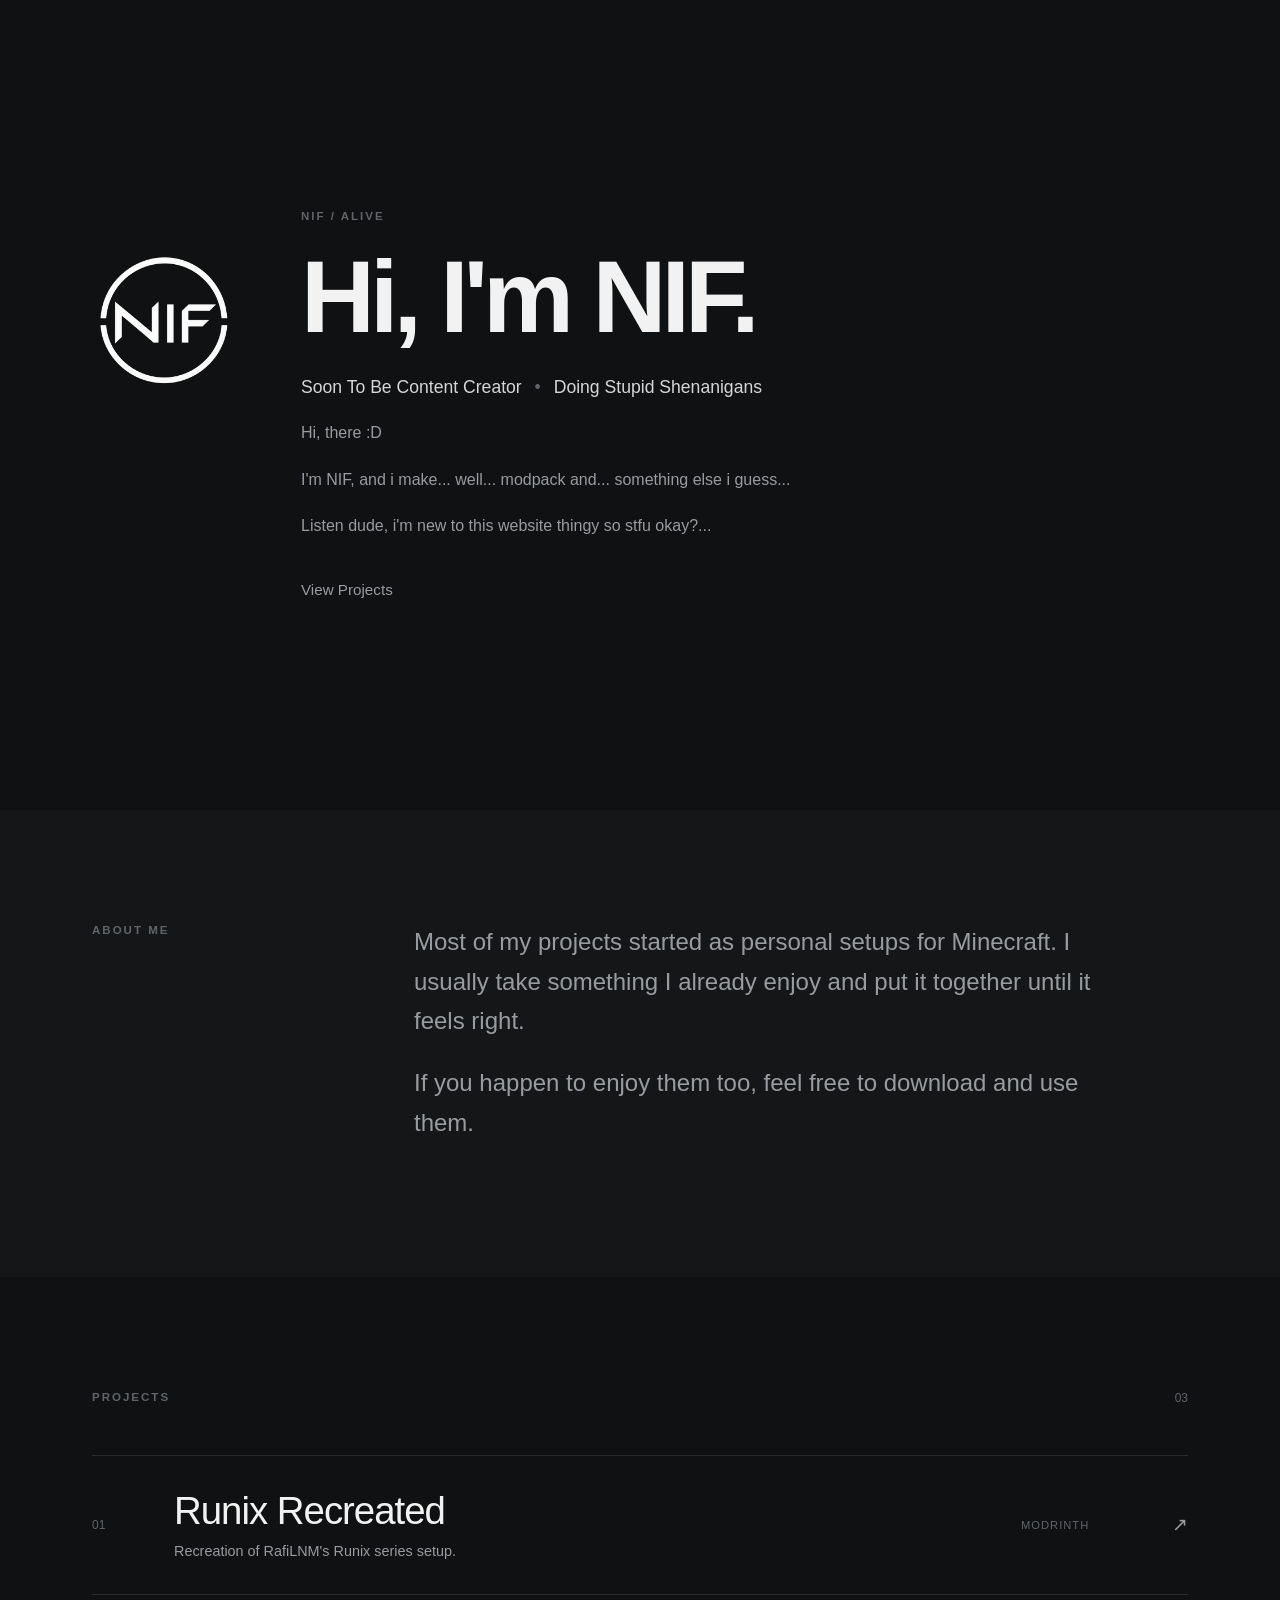
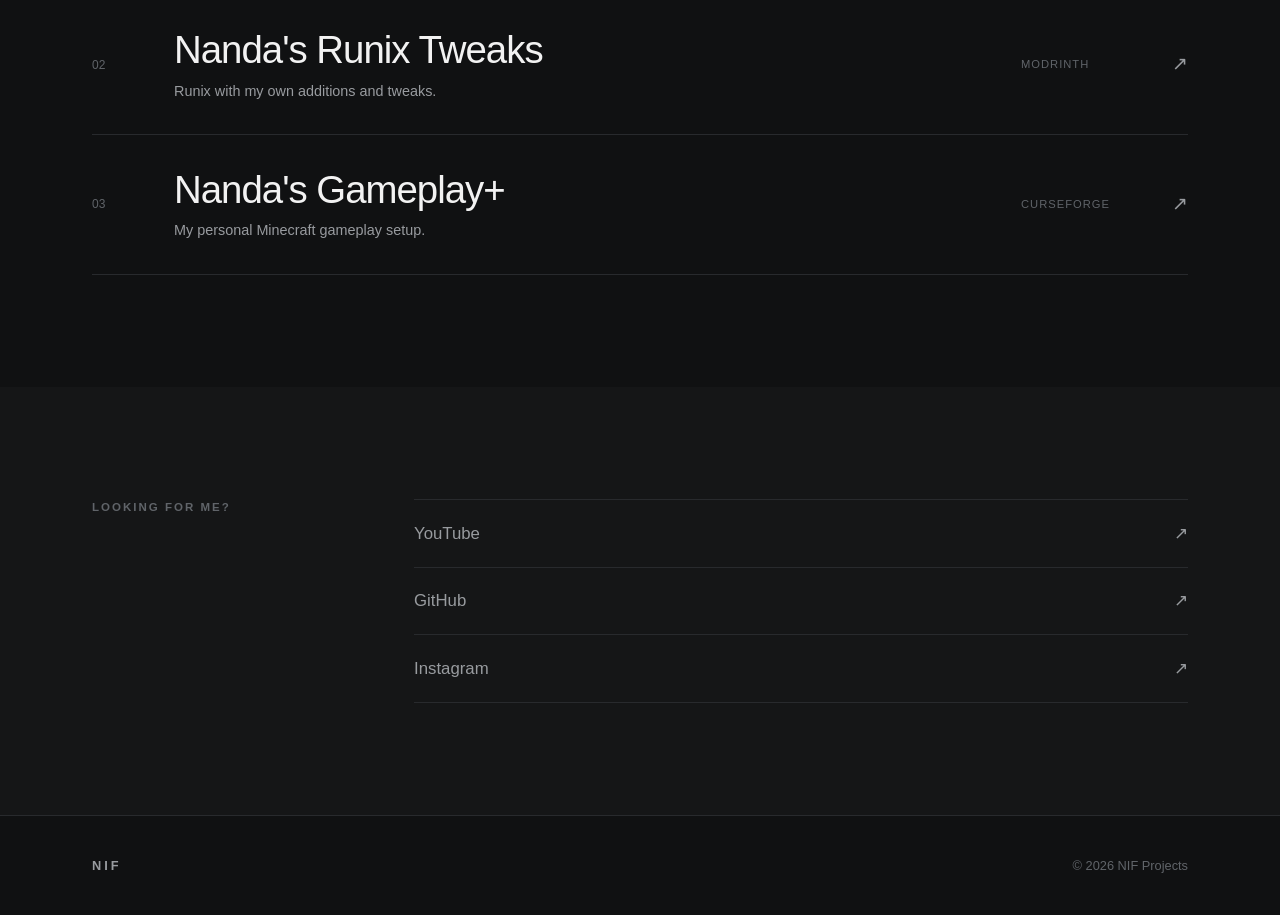
==== index.html @ 55efea1e "Rename TheNIF.html to index.html" ====
<!doctype html>
<html lang="en">
  <head>
    <meta charset="utf-8" />
    <meta name="viewport" content="width=device-width, initial-scale=1" />

    <link href="https://cdn.jsdelivr.net/npm/bootstrap@5.0.2/dist/css/bootstrap.min.css" rel="stylesheet" />
    <link rel="stylesheet" href="NIF-2.css" />

    <title>NIF | Ikki</title>
  </head>

  <body>
    <main>
      <!-- HERO | START -->
      <section class="hero">
        <div class="container">
          <div class="hero-content">
            <img src="NIF.png" alt="NIF" class="hero-logo" />

            <div class="hero-text">
              <p class="eyebrow">NIF / ALIVE</p>

              <h1>Hi, I'm NIF.</h1>

              <p class="hero-role">
                Soon To Be Content Creator
                <span>•</span>
                Doing Stupid Shenanigans
              </p>

              <p class="hero-description">Hi, there :D</p>
              <p class="hero-description">I'm NIF, and i make... well... modpack and... something else i guess...</p>
              <p class="hero-description">Listen dude, i'm new to this website thingy so stfu okay?...</p>

              <div class="hero-actions">
                <a href="#projects" class="secondary-link"> View Projects </a>
              </div>
            </div>
          </div>
        </div>
      </section>
      <!-- HERO | END -->

      <!-- ABOUT | START -->
      <section class="about">
        <div class="container">
          <div class="simple-grid">
            <div>
              <p class="section-label">ABOUT ME</p>
            </div>

            <div class="about-text">
              <p>Most of my projects started as personal setups for Minecraft. I usually take something I already enjoy and put it together until it feels right.</p>

              <p>If you happen to enjoy them too, feel free to download and use them.</p>
            </div>
          </div>
        </div>
      </section>
      <!-- ABOUT | END -->

      <!-- PROJECTS | START -->
      <section id="projects" class="projects">
        <div class="container">
          <div class="section-top">
            <p class="section-label">PROJECTS</p>

            <p class="section-count">03</p>
          </div>

          <div class="project-list">
            <a href="https://modrinth.com/modpack/lnmrunix" target="_blank" rel="noopener noreferre" class="project-item">
              <div class="project-number">01</div>

              <div class="project-info">
                <h2>Runix Recreated</h2>

                <p>Recreation of RafiLNM's Runix series setup.</p>
              </div>

              <div class="project-type">MODRINTH</div>

              <div class="project-arrow">↗</div>
            </a>

            <a href="#" class="project-item">
              <div class="project-number">02</div>

              <div class="project-info">
                <h2>Nanda's Runix Tweaks</h2>

                <p>Runix with my own additions and tweaks.</p>
              </div>

              <div class="project-type">MODRINTH</div>

              <div class="project-arrow">↗</div>
            </a>

            <a href="https://www.curseforge.com/minecraft/modpacks/ngplus" target="_blank" rel="noopener noreferre" class="project-item">
              <div class="project-number">03</div>

              <div class="project-info">
                <h2>Nanda's Gameplay+</h2>

                <p>My personal Minecraft gameplay setup.</p>
              </div>

              <div class="project-type">CURSEFORGE</div>

              <div class="project-arrow">↗</div>
            </a>
          </div>
        </div>
      </section>
      <!-- PROJECTS | END -->

      <!-- SOCIALS | START -->
      <section id="socials" class="socials">
        <div class="container">
          <div class="simple-grid">
            <div>
              <p class="section-label">LOOKING FOR ME?</p>
            </div>

            <div class="social-list">
              <a href="https://www.youtube.com/@notIkki" target="_blank" rel="noopener noreferre">
                YouTube
                <span>↗</span>
              </a>

              <a href="https://github.com/SimplIkkity" target="_blank" rel="noopener noreferre">
                GitHub
                <span>↗</span>
              </a>

              <a href="https://www.instagram.com/simpleikki/" target="_blank" rel="noopener noreferre">
                Instagram
                <span>↗</span>
              </a>
            </div>
          </div>
        </div>
      </section>
      <!-- SOCIALS | END -->
    </main>

    <!-- FOOTER | START -->
    <footer>
      <div class="container">
        <div class="footer-content">
          <span class="footer-logo"> NIF </span>

          <span> © 2026 NIF Projects </span>
        </div>
      </div>
    </footer>
    <!-- FOOTER | END -->

    <script src="https://cdn.jsdelivr.net/npm/bootstrap@5.0.2/dist/js/bootstrap.bundle.min.js"></script>
  </body>
</html>
---- NIF-2.css ----
/* =========================
   ROOT
========================= */

:root {
  --background: #101112;
  --background-light: #151617;

  --text: #f2f2f2;
  --text-secondary: #989b9f;
  --text-muted: #606469;

  --border: #282a2d;
}

/* =========================
   GENERAL
========================= */

html {
  scroll-behavior: smooth;
}

body {
  margin: 0;

  background-color: var(--background);
  color: var(--text);

  font-family:
    Inter,
    -apple-system,
    BlinkMacSystemFont,
    "Segoe UI",
    sans-serif;
}

a {
  color: inherit;
}

.container {
  max-width: 1120px;
}

/* =========================
   HERO
========================= */

.hero {
  min-height: 90vh;

  display: flex;
  align-items: center;

  padding: 6rem 0;
}

.hero-content {
  display: flex;

  align-items: flex-start;

  gap: 4rem;
}

/* LOGO */

.hero-logo {
  width: 145px;
  height: auto;

  flex-shrink: 0;

  margin-top: 42px;
}

/* HERO TEXT */

.hero-text {
  max-width: 720px;
}

.eyebrow,
.section-label {
  margin-bottom: 1.4rem;

  color: var(--text-muted);

  font-size: 0.72rem;
  font-weight: 600;

  letter-spacing: 2px;
}

.hero h1 {
  margin: 0;

  font-size: clamp(3.5rem, 8vw, 7rem);

  font-weight: 600;

  line-height: 0.95;

  letter-spacing: -5px;
}

.hero-role {
  margin-top: 1.8rem;
  margin-bottom: 0;

  color: #d6d6d6;

  font-size: 1.1rem;
  font-weight: 500;
}

.hero-role span {
  margin: 0 8px;

  color: var(--text-muted);
}

.hero-description {
  max-width: 520px;

  margin-top: 1.2rem;

  color: var(--text-secondary);

  font-size: 1rem;

  line-height: 1.7;
}

/* =========================
   HERO ACTIONS
========================= */

.hero-actions {
  display: flex;

  align-items: center;

  gap: 2rem;

  margin-top: 2.5rem;
}

.primary-link,
.secondary-link {
  text-decoration: none;

  font-size: 0.95rem;

  transition: 0.2s ease;
}

.primary-link {
  display: inline-flex;

  align-items: center;

  gap: 12px;

  padding-bottom: 5px;

  border-bottom: 1px solid #ffffff;
}

.primary-link span {
  transition: transform 0.2s ease;
}

.primary-link:hover {
  color: white;
}

.primary-link:hover span {
  transform: translateY(4px);
}

.secondary-link {
  color: var(--text-secondary);
}

.secondary-link:hover {
  color: white;
}

/* =========================
   SHARED SECTION
========================= */

.about,
.projects,
.socials {
  padding: 7rem 0;
}

.about,
.socials {
  background-color: var(--background-light);
}

.simple-grid {
  display: grid;

  grid-template-columns: 1fr 3fr;

  gap: 4rem;
}

/* =========================
   ABOUT
========================= */

.about-text {
  max-width: 720px;
}

.about-text p {
  margin-top: 0;
  margin-bottom: 1.4rem;

  color: var(--text-secondary);

  font-size: clamp(1.2rem, 2vw, 1.5rem);

  line-height: 1.65;
}

/* =========================
   PROJECTS
========================= */

.section-top {
  display: flex;

  align-items: center;
  justify-content: space-between;

  margin-bottom: 3rem;
}

.section-top .section-label {
  margin: 0;
}

.section-count {
  margin: 0;

  color: var(--text-muted);

  font-size: 0.75rem;
}

/* =========================
   PROJECT LIST
========================= */

.project-list {
  border-top: 1px solid var(--border);
}

.project-item {
  display: grid;

  grid-template-columns:
    50px
    minmax(0, 1fr)
    100px
    35px;

  align-items: center;

  gap: 2rem;

  padding: 2rem 0;

  border-bottom: 1px solid var(--border);

  color: var(--text);

  text-decoration: none;

  transition:
    padding-left 0.25s ease,
    color 0.2s ease;
}

.project-item:hover {
  padding-left: 10px;

  color: #ffffff;
}

.project-number {
  color: var(--text-muted);

  font-size: 0.75rem;
}

.project-info h2 {
  margin: 0;

  font-size: clamp(1.5rem, 3vw, 2.4rem);

  font-weight: 500;

  letter-spacing: -1px;
}

.project-info p {
  margin-top: 7px;
  margin-bottom: 0;

  color: var(--text-secondary);

  font-size: 0.9rem;
}

.project-type {
  color: var(--text-muted);

  font-size: 0.7rem;

  letter-spacing: 1px;
}

.project-arrow {
  color: var(--text-secondary);

  font-size: 1.2rem;

  text-align: right;

  transition: transform 0.2s ease;
}

.project-item:hover .project-arrow {
  transform: translate(3px, -3px);
}

/* =========================
   SOCIALS
========================= */

.social-list {
  display: flex;

  flex-direction: column;

  border-top: 1px solid var(--border);
}

.social-list a {
  display: flex;

  justify-content: space-between;
  align-items: center;

  padding: 1.3rem 0;

  border-bottom: 1px solid var(--border);

  color: var(--text-secondary);

  text-decoration: none;

  font-size: 1.05rem;

  transition:
    color 0.2s ease,
    padding-left 0.2s ease;
}

.social-list a:hover {
  padding-left: 7px;

  color: white;
}

/* =========================
   FOOTER
========================= */

footer {
  padding: 2.5rem 0;

  border-top: 1px solid var(--border);

  background-color: var(--background);
}

.footer-content {
  display: flex;

  align-items: center;
  justify-content: space-between;

  color: var(--text-muted);

  font-size: 0.8rem;
}

.footer-logo {
  color: var(--text-secondary);

  font-weight: 600;

  letter-spacing: 3px;
}

/* =========================
   TABLET
========================= */

@media (max-width: 900px) {
  .hero-content {
    gap: 3rem;
  }

  .hero-logo {
    width: 110px;
  }

  .simple-grid {
    grid-template-columns: 1fr 2.5fr;
  }
}

/* =========================
   MOBILE
========================= */

@media (max-width: 768px) {
  .hero {
    min-height: auto;

    padding: 5rem 0;
  }

  .hero-content {
    flex-direction: column;

    gap: 2.5rem;
  }

  .hero-logo {
    width: 95px;
  }

  .hero h1 {
    font-size: clamp(3.3rem, 15vw, 5rem);

    letter-spacing: -3px;
  }

  .hero-role {
    line-height: 1.8;
  }

  .about,
  .projects,
  .socials {
    padding: 5rem 0;
  }

  .simple-grid {
    grid-template-columns: 1fr;

    gap: 2rem;
  }

  .project-item {
    grid-template-columns:
      35px
      minmax(0, 1fr)
      30px;

    gap: 1rem;

    padding: 1.6rem 0;
  }

  .project-type {
    display: none;
  }

  .project-info p {
    padding-right: 1rem;
  }
}

/* =========================
   SMALL MOBILE
========================= */

@media (max-width: 480px) {
  .hero-actions {
    gap: 1.4rem;
  }

  .hero-logo {
    width: 80px;
  }

  .hero-description {
    font-size: 0.95rem;
  }

  .footer-content {
    flex-direction: column;

    align-items: flex-start;

    gap: 0.6rem;
  }
}
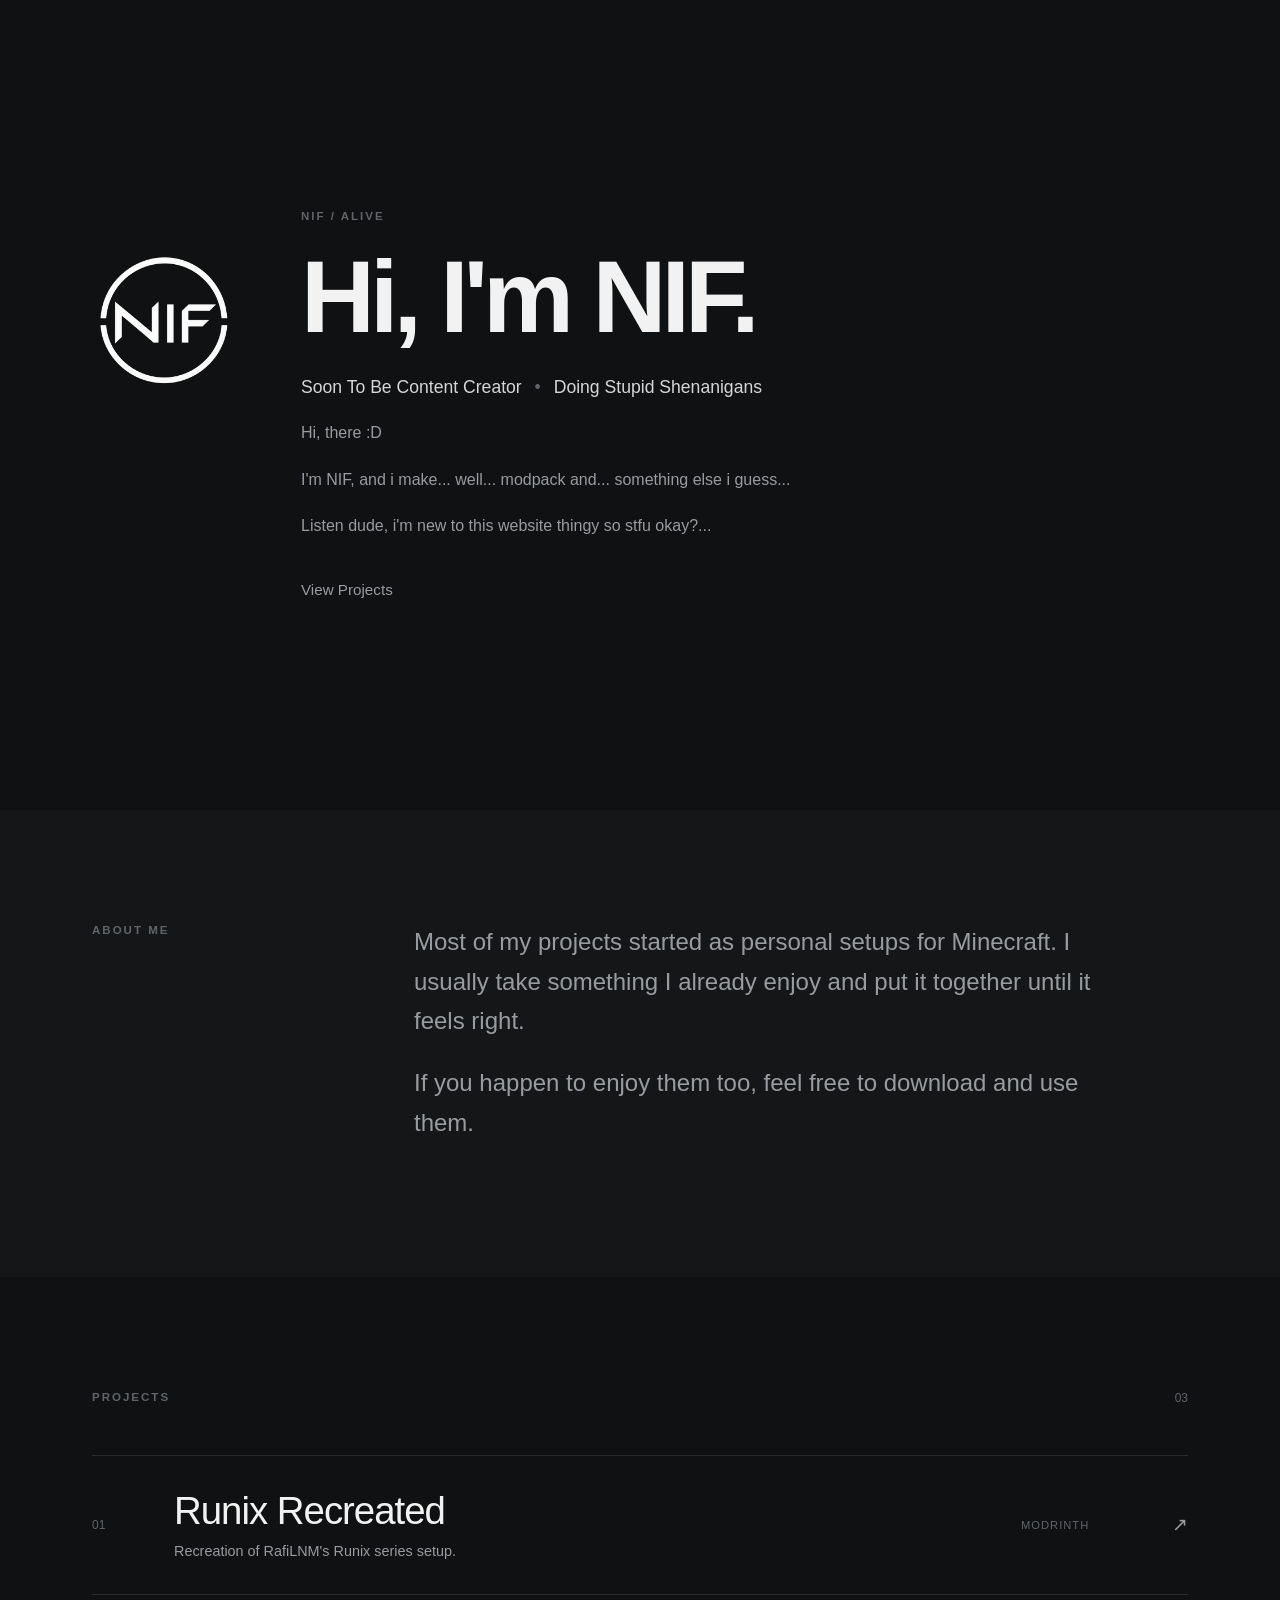
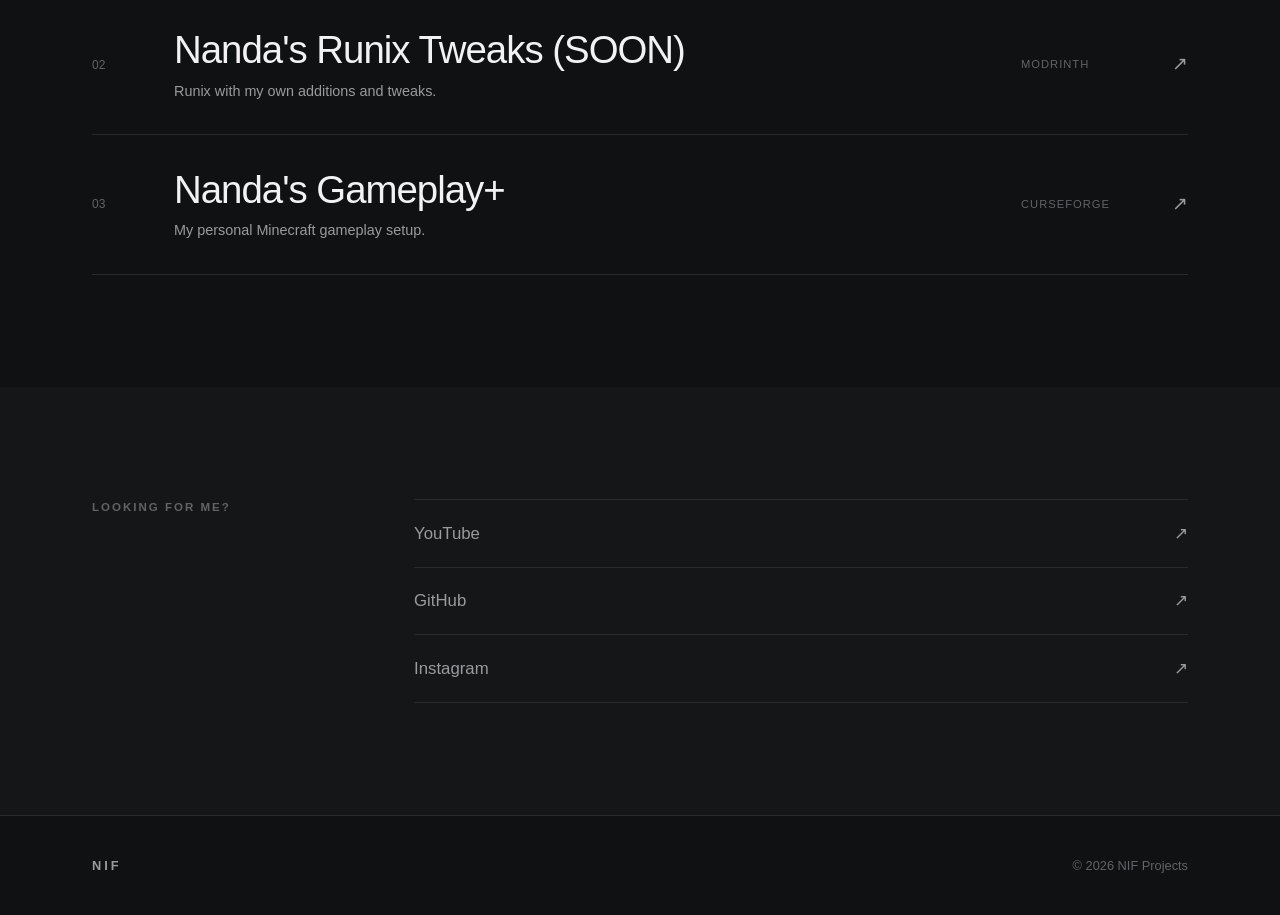
==== commit 8cddde1b: "Update index.html" ====
--- a/index.html
+++ b/index.html
@@ -88,7 +88,7 @@
               <div class="project-number">02</div>
 
               <div class="project-info">
-                <h2>Nanda's Runix Tweaks</h2>
+                <h2>Nanda's Runix Tweaks (SOON)</h2>
 
                 <p>Runix with my own additions and tweaks.</p>
               </div>
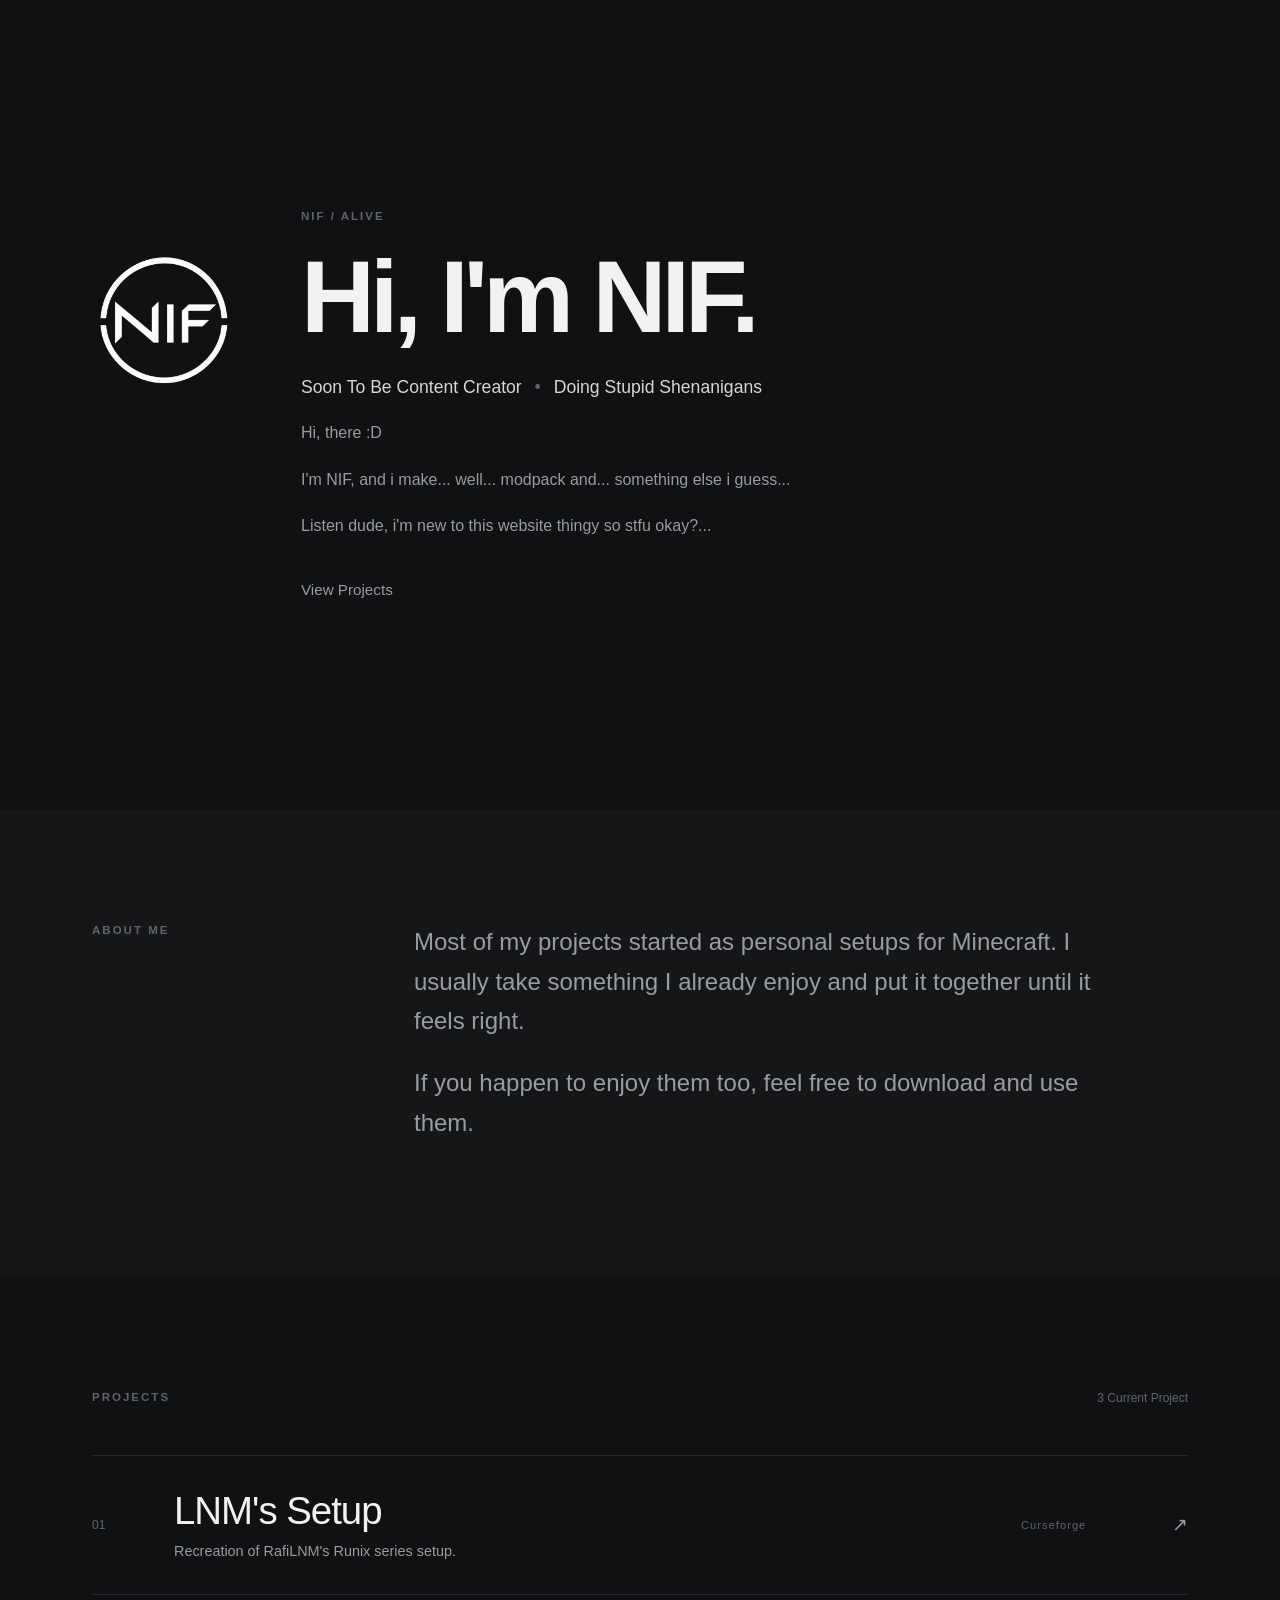
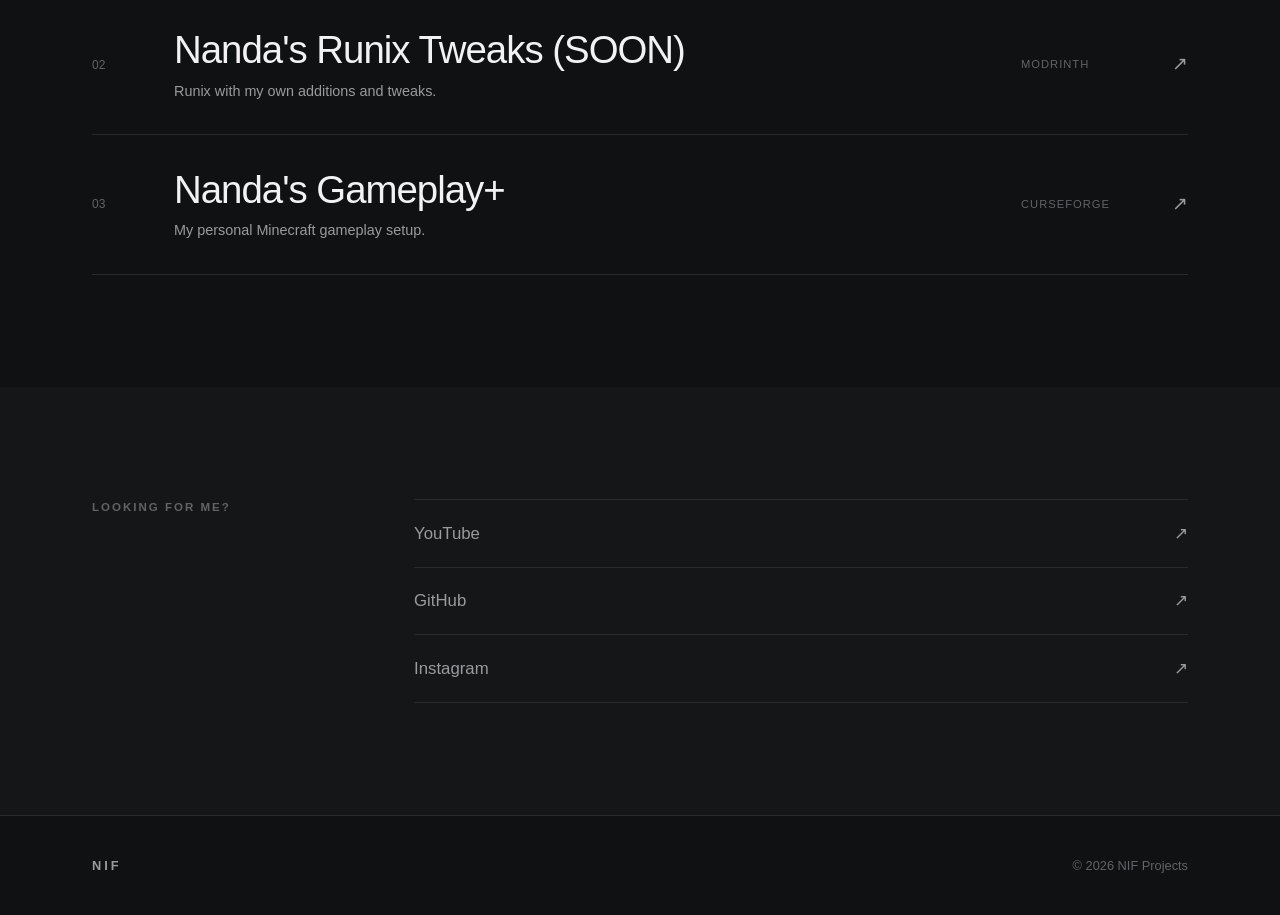
==== commit 2645d63c: "Revise project section and social links in index.html Updated project links and descriptions in the " ====
--- a/index.html
+++ b/index.html
@@ -66,20 +66,20 @@
           <div class="section-top">
             <p class="section-label">PROJECTS</p>
 
-            <p class="section-count">03</p>
+            <p class="section-count">3 Current Project</p>
           </div>
 
           <div class="project-list">
-            <a href="https://modrinth.com/modpack/lnmrunix" target="_blank" rel="noopener noreferre" class="project-item">
+            <a href="https://www.curseforge.com/minecraft/modpacks/lnm-runix-recreated" target="_blank" rel="noopener noreferre" class="project-item">
               <div class="project-number">01</div>
 
               <div class="project-info">
-                <h2>Runix Recreated</h2>
+                <h2>LNM's Setup</h2>
 
                 <p>Recreation of RafiLNM's Runix series setup.</p>
               </div>
 
-              <div class="project-type">MODRINTH</div>
+              <div class="project-type">Curseforge</div>
 
               <div class="project-arrow">↗</div>
             </a>
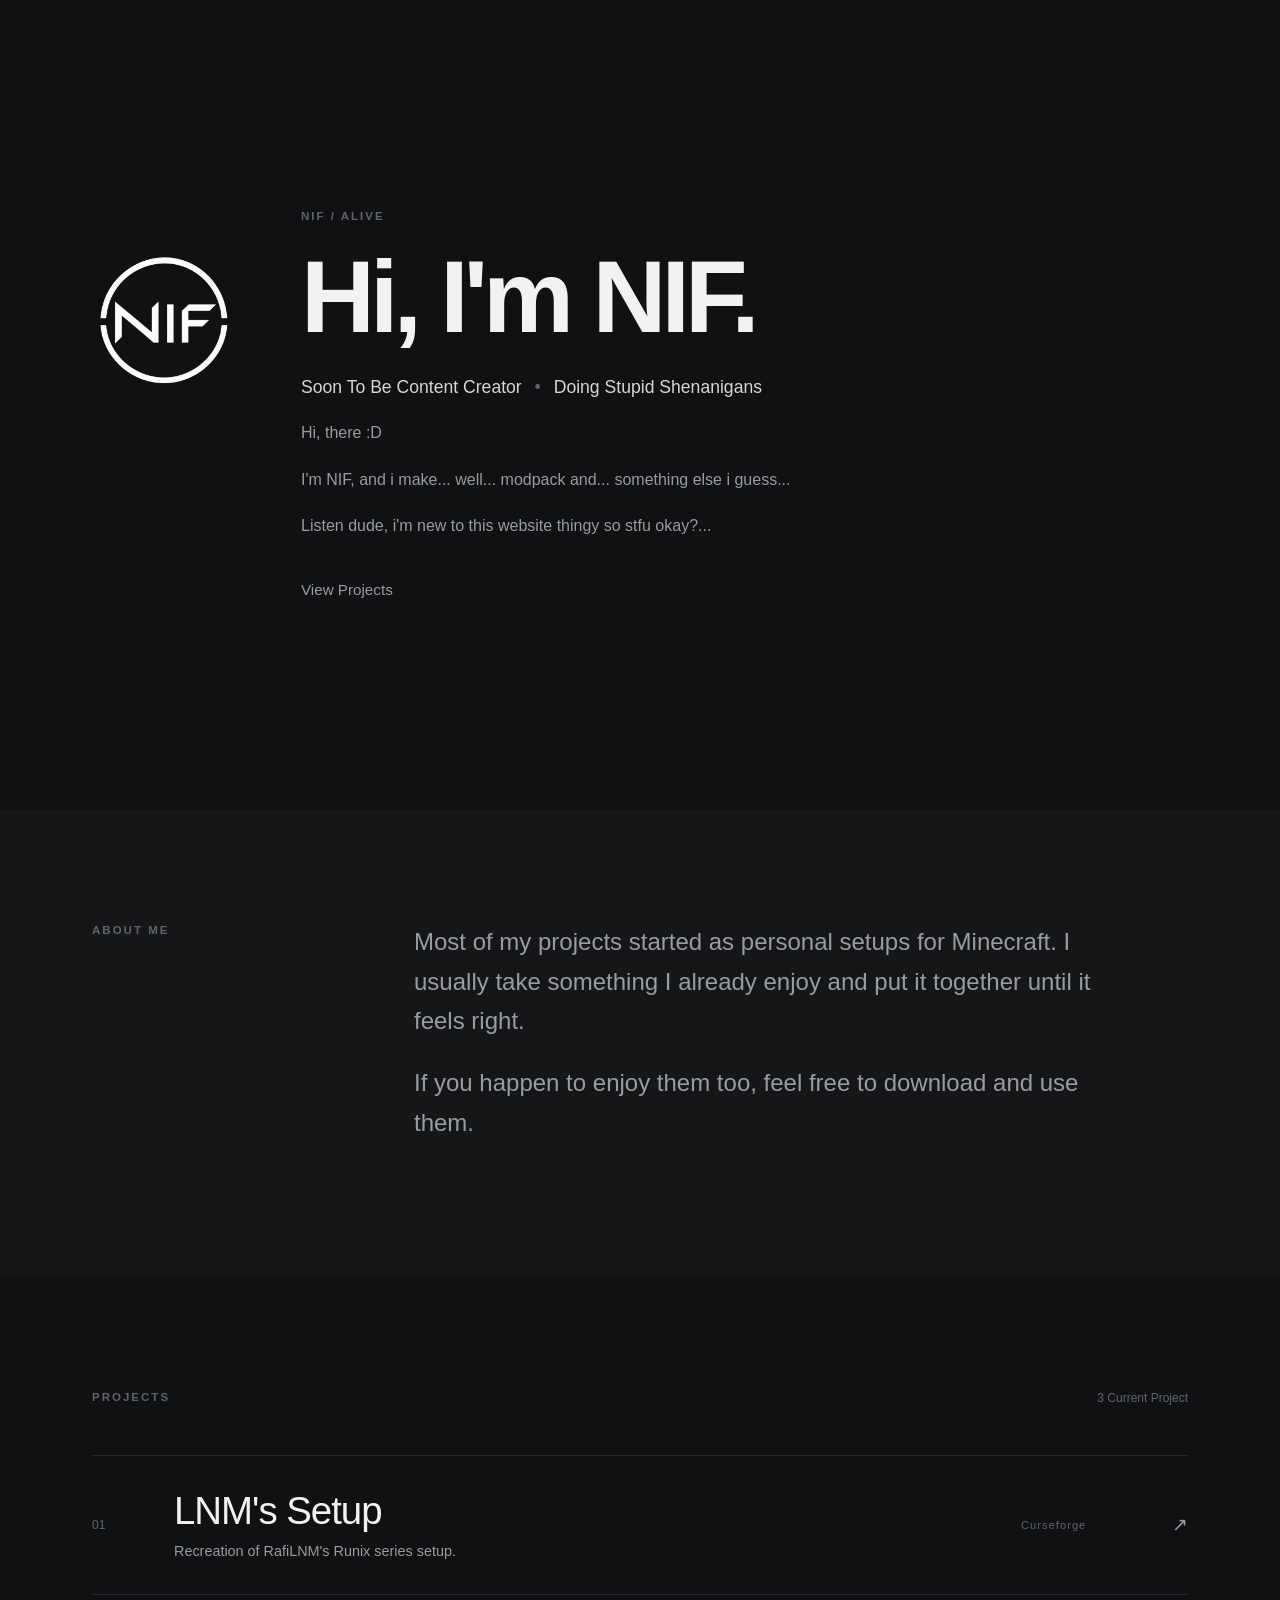
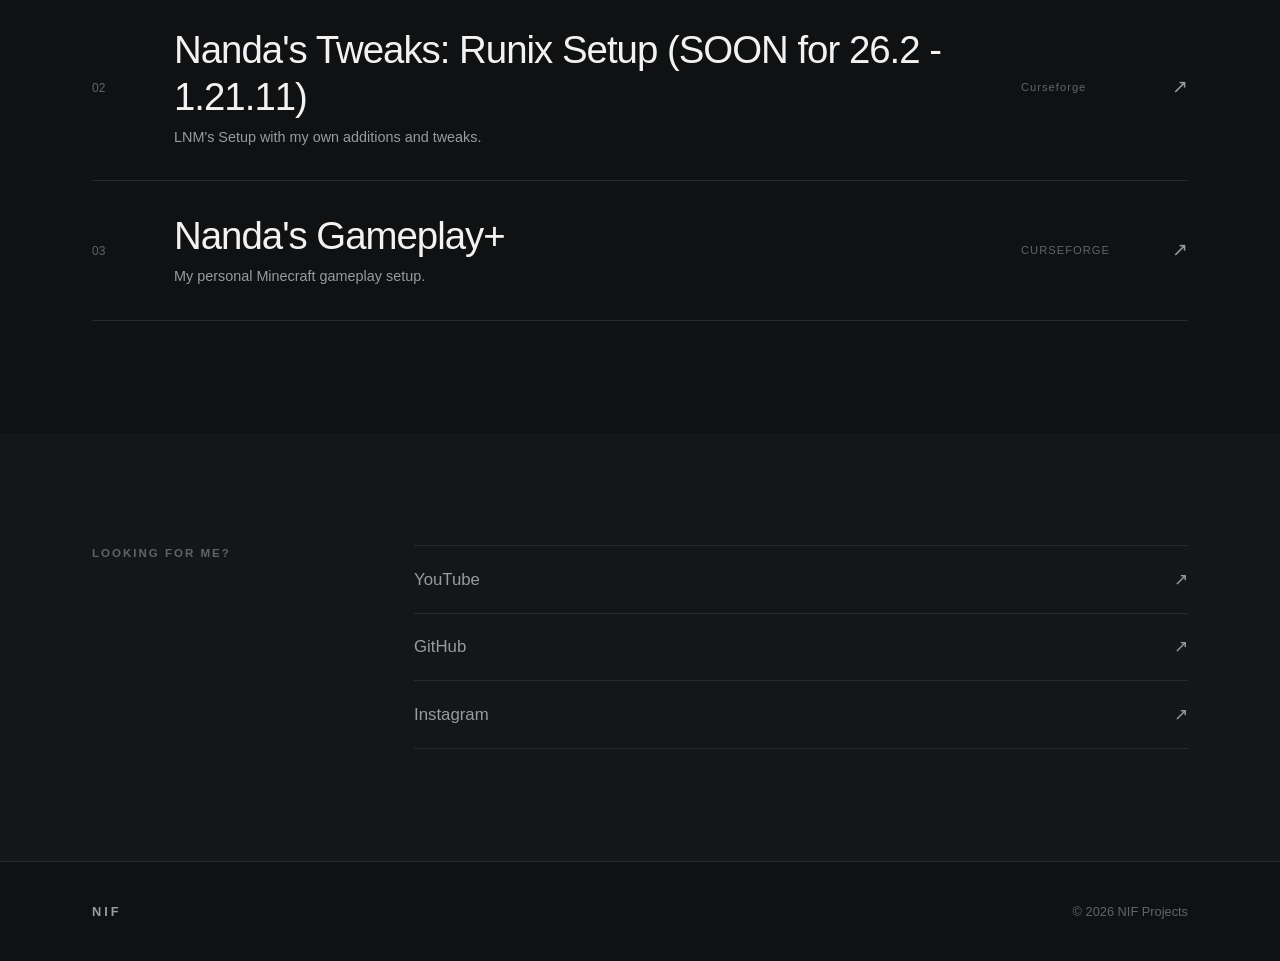
==== commit a7b61c60: "Updated Index.html" ====
--- a/index.html
+++ b/index.html
@@ -88,12 +88,12 @@
               <div class="project-number">02</div>
 
               <div class="project-info">
-                <h2>Nanda's Runix Tweaks (SOON)</h2>
+                <h2>Nanda's Tweaks: Runix Setup (SOON for 26.2 - 1.21.11)</h2>
 
-                <p>Runix with my own additions and tweaks.</p>
+                <p>LNM's Setup with my own additions and tweaks.</p>
               </div>
 
-              <div class="project-type">MODRINTH</div>
+              <div class="project-type">Curseforge</div>
 
               <div class="project-arrow">↗</div>
             </a>
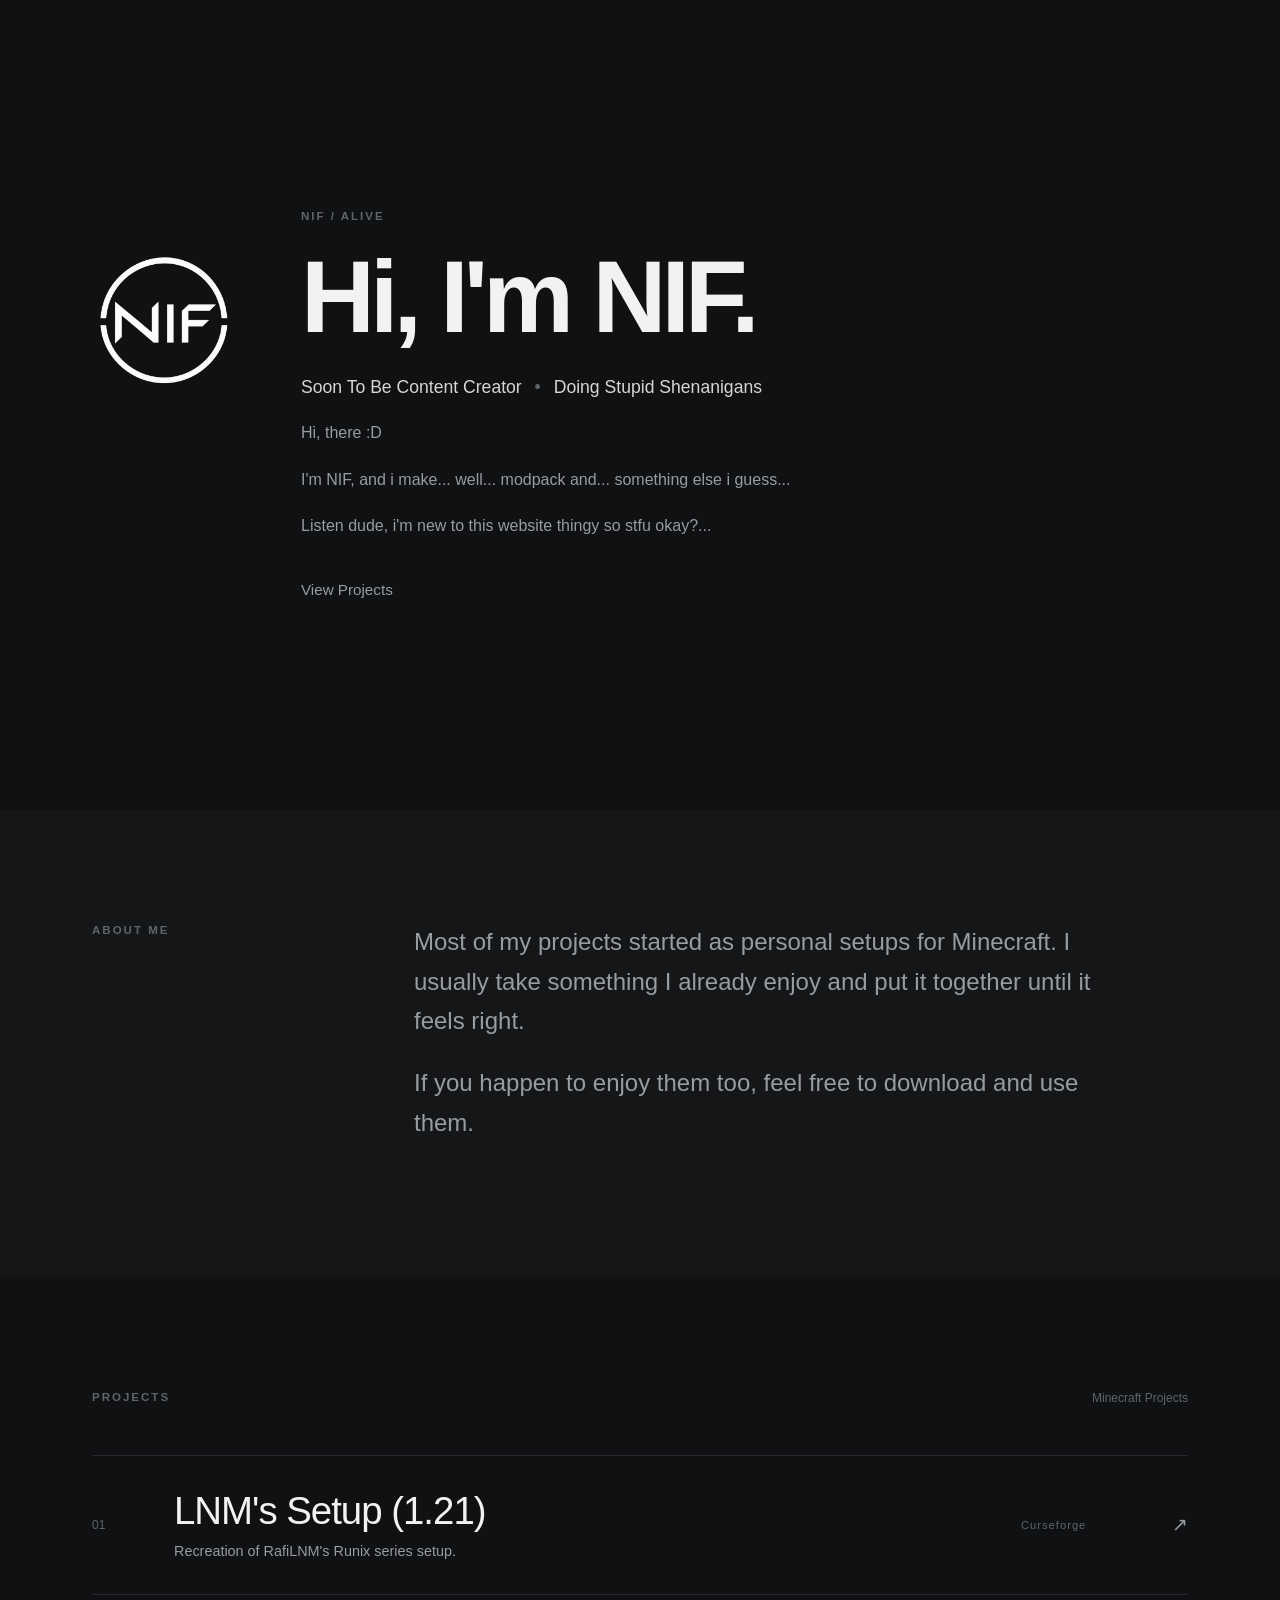
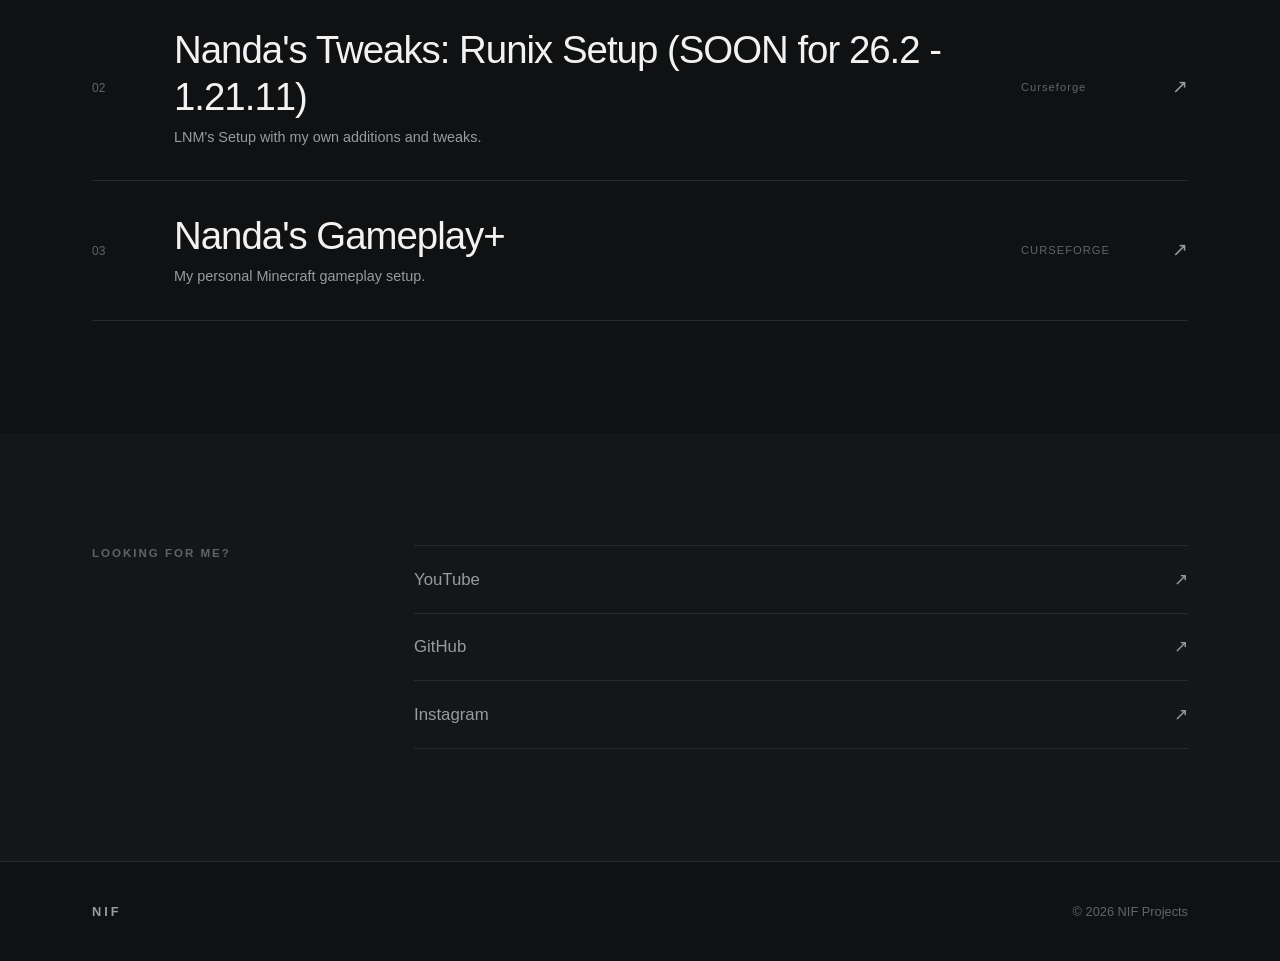
==== commit 1dab12f8: "Modify project details in index.html Updated project descriptions and counts in the HTML." ====
--- a/index.html
+++ b/index.html
@@ -66,7 +66,7 @@
           <div class="section-top">
             <p class="section-label">PROJECTS</p>
 
-            <p class="section-count">3 Current Project</p>
+            <p class="section-count">Minecraft Projects</p>
           </div>
 
           <div class="project-list">
@@ -74,7 +74,7 @@
               <div class="project-number">01</div>
 
               <div class="project-info">
-                <h2>LNM's Setup</h2>
+                <h2>LNM's Setup (1.21)</h2>
 
                 <p>Recreation of RafiLNM's Runix series setup.</p>
               </div>
